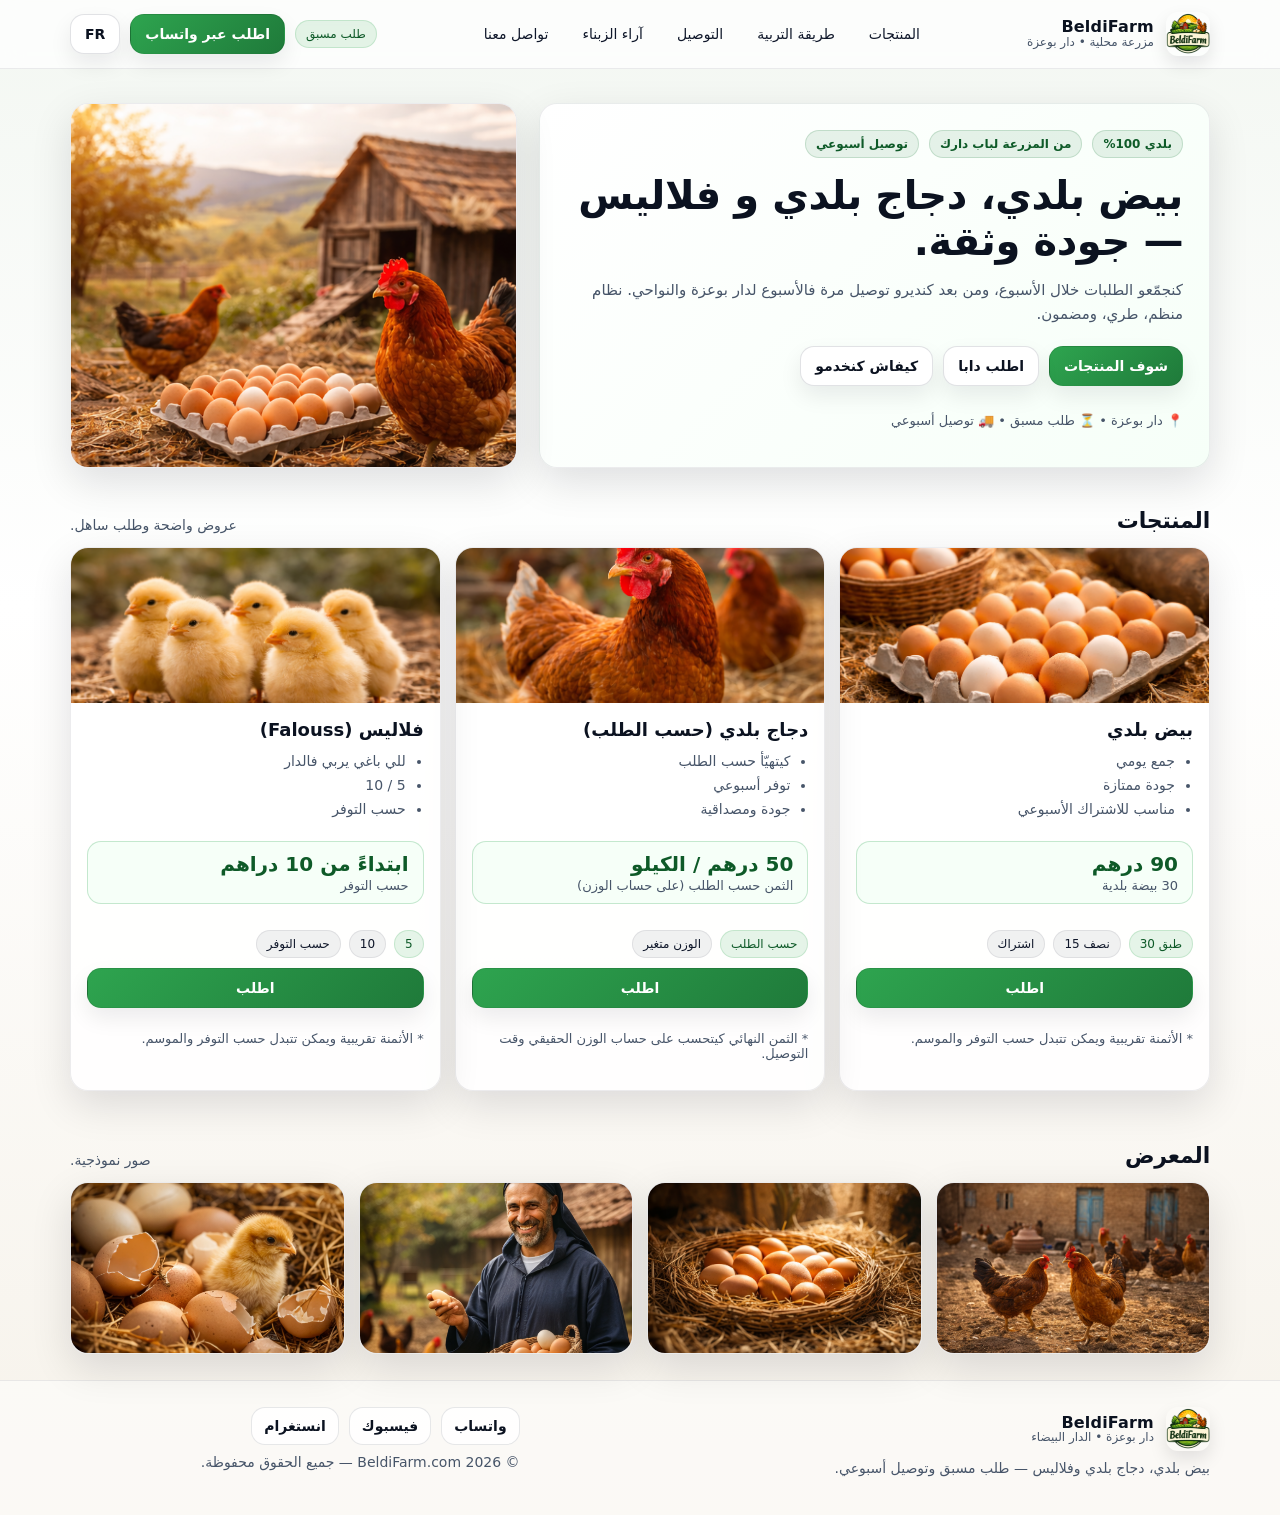
==== index.html @ 7c8b988e "Update index.html" ====
<!doctype html>
<html lang="ar" dir="rtl">
<head>
  <meta charset="utf-8" />
  <meta name="viewport" content="width=device-width,initial-scale=1" />
  <title>BeldiFarm — بيض و دجاج بلدي 100%</title>
  <meta name="description" content="BeldiFarm: بيض بلدي، دجاج بلدي وفلاليس. طلب مسبق وتوصيل أسبوعي فدار بوعزة." />
  <link rel="icon" href="logo-beldifarm.png" />
  <link rel="stylesheet" href="styles.css" />
  <style>
    .miniList{ padding: 0 18px 0 0; }
    .card ul{ padding: 0 18px 0 0; }
  </style>
</head>

<body>
  <header class="header">
    <div class="container">
      <div class="nav">
        <a class="brand" href="#top">
          <img src="logofarm.png" alt="شعار BeldiFarm">
          <div class="name">
            <strong>BeldiFarm</strong>
            <span>مزرعة محلية • دار بوعزة</span>
          </div>
        </a>

        <nav class="menu" aria-label="القائمة">
          <a href="#produits">المنتجات</a>
          <a href="elevage-ar.html">طريقة التربية</a>

          <a href="#livraison">التوصيل</a>
          <a href="#avis">آراء الزبناء</a>
          <a href="#contact">تواصل معنا</a>
        </nav>

        <div class="cta">
          <span class="badge">طلب مسبق</span>
          <a class="btn primary" href="https://wa.me/212600000000?text=سلام%20BeldiFarm%2C%20بغيت%20نطلب%20..." target="_blank" rel="noopener">
            اطلب عبر واتساب
          </a>
          <a class="btn" href="index-fr.html">FR</a>
        </div>
      </div>
    </div>
  </header>

  <main id="top" class="hero">
    <div class="container">
      <div class="heroGrid">
        <section class="heroCard">
          <div class="heroInner">
            <div class="kicker">
              <span class="pill">بلدي 100%</span>
              <span class="pill">من المزرعة لباب دارك</span>
              <span class="pill">توصيل أسبوعي</span>
            </div>

            <h1>بيض بلدي، دجاج بلدي و فلاليس — جودة وثقة.</h1>
            <p class="sub">
              كنجمّعو الطلبات خلال الأسبوع، ومن بعد كنديرو توصيل مرة فالأسبوع لدار بوعزة والنواحي.
              نظام منظم، طري، ومضمون.
            </p>

            <div class="heroActions">
              <a class="btn primary" href="#produits">شوف المنتجات</a>
              <a class="btn" href="https://wa.me/212600000000?text=سلام%20BeldiFarm%2C%20بغيت%20نطلب%20..." target="_blank" rel="noopener">اطلب دابا</a>
              <a class="btn" href="#livraison">كيفاش كنخدمو</a>
            </div>

            <p class="small">📍 دار بوعزة • ⏳ طلب مسبق • 🚚 توصيل أسبوعي</p>
          </div>
        </section>

        <!-- نفس hero image -->
        <aside class="heroMedia">
          <img alt="صورة المزرعة" src="ae.png"/>
        </aside>
      </div>
    </div>
  </main>

  <!-- المنتجات (نفس صور FR) -->
  <section id="produits" class="section">
    <div class="container">
      <div class="sectionTitle">
        <h2>المنتجات</h2>
        <p>عروض واضحة وطلب ساهل.</p>
      </div>

      <div class="grid">
        <article class="card">
          <div class="thumb">
            <img alt="بيض بلدي" src="ar.png"/>
          </div>
          <div class="content">
            <h3>بيض بلدي</h3>
            <ul><li>جمع يومي</li><li>جودة ممتازة</li><li>مناسب للاشتراك الأسبوعي</li></ul>
            <div class="priceBox">
  <span class="priceMain">90 درهم</span>
  <span class="priceUnit">30 بيضة بلدية</span>
</div>


            <div class="price"><span class="tag green">طبق 30</span><span class="tag">نصف 15</span><span class="tag">اشتراك</span></div>
            <a class="btn primary" href="https://wa.me/212600000000?text=سلام%20BeldiFarm%2C%20بغيت%20نطلب%20بيض%20..." target="_blank" rel="noopener">اطلب</a>
            <p class="small">* الأثمنة تقريبية ويمكن تتبدل حسب التوفر والموسم.</p>
          </div>
        </article>

        <article class="card">
          <div class="thumb">
            <img alt="دجاج بلدي" src="At.png"/>
          </div>
          <div class="content">
            <h3>دجاج بلدي (حسب الطلب)</h3>
            <ul><li>كيتهيّأ حسب الطلب</li><li>توفر أسبوعي</li><li>جودة ومصداقية</li></ul>
           <div class="priceBox">
  <span class="priceMain">50 درهم / الكيلو</span>
  <span class="priceUnit">الثمن حسب الطلب (على حساب الوزن)</span>
</div>




            <div class="price"><span class="tag green">حسب الطلب</span><span class="tag">الوزن متغير</span></div>
            <a class="btn primary"
   href="https://wa.me/212600000000?text=سلام%20BeldiFarm%2C%20بغيت%20نطلب%20دجاج%20بلدي%20(حسب%20الطلب)%20بثمن%2050%20درهم%2Fالكيلو.%20عافاك%20أكد%20ليا%20التوفر%20والوزن%20التقريبي."
   target="_blank" rel="noopener">
  اطلب
</a>

            <p class="small">
  * الثمن النهائي كيتحسب على حساب الوزن الحقيقي وقت التوصيل.
</p>
          </div>
        </article>

        <article class="card">
          <div class="thumb">
            <img alt="فلاليس" src="Ap.png"/>
          </div>
          <div class="content">
            <h3>فلاليس (Falouss)</h3>
            <ul><li>للي باغي يربي فالدار</li><li>5 / 10</li><li>حسب التوفر</li></ul>
            <div class="priceBox">
  <span class="priceMain">ابتداءً من 10 دراهم</span>
  <span class="priceUnit">حسب التوفر</span>
</div>


            <div class="price"><span class="tag green">5</span><span class="tag">10</span><span class="tag">حسب التوفر</span></div>
            <a class="btn primary" href="https://wa.me/212600000000?text=سلام%20BeldiFarm%2C%20بغيت%20نطلب%20فلاليس%20..." target="_blank" rel="noopener">اطلب</a>
            <p class="small">* الأثمنة تقريبية ويمكن تتبدل حسب التوفر والموسم.</p>
          </div>
        </article>
      </div>
    </div>
  </section>

  <!-- المعرض -->
  <section id="galerie" class="section">
    <div class="container">
      <div class="sectionTitle">
        <h2>المعرض</h2>
        <p>صور نموذجية.</p>
      </div>

      <div class="gallery">
        <div class="galleryItem"><img alt="المزرعة" src="sd.png"/></div>
        <div class="galleryItem"><img alt="بيض" src="sf.png"/></div>
        <div class="galleryItem"><img alt="دجاج" src="sw.png"/></div>
        <div class="galleryItem"><img alt="فلاليس" src="sg.png"/></div>
      </div>
    </div>
  </section>

  <!-- باقي الأقسام خليهوم بحال قبل -->
  <footer id="contact" class="footer">
    <div class="container">
      <div class="footerGrid">
        <div>
          <div class="brand">
            <img src="logofarm.png" alt="شعار BeldiFarm">
            <div class="name"><strong>BeldiFarm</strong><span>دار بوعزة • الدار البيضاء</span></div>
          </div>
          <p>بيض بلدي، دجاج بلدي وفلاليس — طلب مسبق وتوصيل أسبوعي.</p>
        </div>
        <div>
          <div class="footerLinks">
            <a href="https://wa.me/212600000000" target="_blank" rel="noopener">واتساب</a>
            <a href="https://web.facebook.com/BeldiFarmcom/" target="_blank" rel="noopener">فيسبوك</a>
            <a href="https://instagram.com/" target="_blank" rel="noopener">انستغرام</a>
          </div>
          <p class="small">© <span id="y"></span> BeldiFarm.com — جميع الحقوق محفوظة.</p>
        </div>
      </div>
    </div>
  </footer>

  <script>document.getElementById("y").textContent = new Date().getFullYear();</script>
</body>
</html>
---- styles.css ----
/* =========================
   BeldiFarm - styles.css
   ========================= */

:root{
  --bg: #0f172a;
  --card: #0b1220;
  --text: #0b1220;
  --muted: #475569;
  --white: #ffffff;
  --soft: #f7f7f2;

  --green: #1f7a3a;
  --green2:#2ea44f;
  --green3:#0e5a28;

  --border: rgba(15, 23, 42, .12);
  --shadow: 0 14px 40px rgba(2, 6, 23, .12);
  --radius: 18px;
}

*{ box-sizing:border-box; }
html,body{ margin:0; padding:0; }
body{
  font-family: ui-sans-serif, system-ui, -apple-system, Segoe UI, Roboto, Helvetica, Arial, "Apple Color Emoji","Segoe UI Emoji";
  background: linear-gradient(180deg, #f3f7f2 0%, #ffffff 40%, #f6f2ea 100%);
  color: var(--text);
}

a{ color: inherit; text-decoration:none; }
img{ max-width:100%; display:block; }

.container{
  width: min(1140px, 92vw);
  margin: 0 auto;
}

/* Header */
.header{
  position: sticky;
  top: 0;
  z-index: 50;
  backdrop-filter: blur(10px);
  background: rgba(255,255,255,.72);
  border-bottom: 1px solid rgba(15,23,42,.08);
}
.nav{
  display:flex;
  align-items:center;
  justify-content:space-between;
  gap: 18px;
  padding: 12px 0;
}

.brand{
  display:flex;
  align-items:center;
  gap: 12px;
  min-width: 180px;
}
.brand img{
  width: 44px;
  height: 44px;
  border-radius: 12px;
  box-shadow: 0 8px 18px rgba(2,6,23,.10);
}
.brand .name{
  display:flex;
  flex-direction:column;
  line-height:1.05;
}
.brand .name strong{
  font-size: 16px;
  letter-spacing:.2px;
}
.brand .name span{
  font-size: 12px;
  color: var(--muted);
}

/* Menu */
.menu{
  display:flex;
  align-items:center;
  gap: 14px;
  flex-wrap:wrap;
  justify-content:center;
}
.menu a{
  font-size: 14px;
  color: #0f172a;
  padding: 8px 10px;
  border-radius: 12px;
}
.menu a:hover{
  background: rgba(46,164,79,.10);
}

/* CTA */
.cta{
  display:flex;
  align-items:center;
  gap: 10px;
}
.btn{
  display:inline-flex;
  align-items:center;
  justify-content:center;
  gap:10px;
  padding: 11px 14px;
  border-radius: 14px;
  border: 1px solid rgba(15,23,42,.12);
  background: var(--white);
  box-shadow: 0 10px 22px rgba(2,6,23,.08);
  font-weight: 700;
  font-size: 14px;
  transition: transform .08s ease, box-shadow .12s ease;
}
.btn:hover{
  transform: translateY(-1px);
  box-shadow: 0 14px 30px rgba(2,6,23,.12);
}
.btn.primary{
  background: linear-gradient(135deg, var(--green2), var(--green));
  color: white;
  border-color: rgba(0,0,0,.08);
}
.badge{
  font-size: 12px;
  padding: 6px 10px;
  border-radius: 999px;
  background: rgba(46,164,79,.12);
  color: var(--green3);
  border: 1px solid rgba(46,164,79,.18);
  white-space:nowrap;
}

/* Hero */
.hero{
  padding: 34px 0 14px;
}
.heroGrid{
  display:grid;
  grid-template-columns: 1.2fr .8fr;
  gap: 22px;
  align-items: stretch;
}

.heroCard{
  border-radius: var(--radius);
  box-shadow: var(--shadow);
  overflow:hidden;
  border: 1px solid rgba(15,23,42,.08);
  background: linear-gradient(135deg, #ffffff, #f6fff8);
}

.heroInner{
  padding: 26px;
  display:flex;
  flex-direction:column;
  gap: 14px;
}
.kicker{
  display:flex;
  align-items:center;
  gap: 10px;
  flex-wrap:wrap;
}
.kicker .pill{
  background: rgba(31,122,58,.10);
  color: var(--green3);
  border: 1px solid rgba(31,122,58,.18);
  padding: 6px 10px;
  border-radius: 999px;
  font-size: 12px;
  font-weight: 700;
}
h1{
  margin:0;
  font-size: clamp(26px, 3.2vw, 40px);
  letter-spacing: -.4px;
}
.sub{
  margin:0;
  color: var(--muted);
  font-size: 15px;
  line-height: 1.6;
}

.heroActions{
  display:flex;
  gap: 10px;
  flex-wrap:wrap;
  margin-top: 6px;
}

.heroMini{
  border-radius: var(--radius);
  border: 1px solid rgba(15,23,42,.08);
  background: rgba(255,255,255,.8);
  box-shadow: var(--shadow);
  padding: 18px;
  display:flex;
  flex-direction:column;
  gap: 14px;
}
.miniTitle{
  font-weight: 900;
  font-size: 16px;
}
.miniList{
  margin: 0;
  padding: 0 0 0 18px;
  color: var(--muted);
  line-height:1.8;
  font-size: 14px;
}
.miniBox{
  display:flex;
  gap: 10px;
  flex-wrap:wrap;
}

/* Sections */
.section{
  padding: 26px 0;
}
.sectionTitle{
  display:flex;
  align-items:flex-end;
  justify-content:space-between;
  gap: 10px;
  margin-bottom: 14px;
}
.sectionTitle h2{
  margin:0;
  font-size: 22px;
  letter-spacing:-.2px;
}
.sectionTitle p{
  margin:0;
  color: var(--muted);
  font-size: 14px;
}

/* Cards grid */
.grid{
  display:grid;
  grid-template-columns: repeat(3, 1fr);
  gap: 14px;
}
.card{
  border-radius: var(--radius);
  border: 1px solid rgba(15,23,42,.08);
  background: rgba(255,255,255,.85);
  box-shadow: var(--shadow);
  overflow:hidden;
  display:flex;
  flex-direction:column;
}
.card .thumb{
  height: 155px;
  background:
    radial-gradient(600px 180px at 20% 0%, rgba(46,164,79,.20), transparent 50%),
    linear-gradient(135deg, #ffffff, #f3fff6);
  border-bottom: 1px solid rgba(15,23,42,.06);
  position: relative;
}
.card .thumb .emoji{
  position:absolute;
  inset:auto 16px 14px auto;
  font-size: 44px;
  opacity:.95;
}
.card .content{
  padding: 16px;
  display:flex;
  flex-direction:column;
  gap: 10px;
}
.card h3{
  margin:0;
  font-size: 18px;
}
.card ul{
  margin:0;
  padding-left: 18px;
  color: var(--muted);
  font-size: 14px;
  line-height: 1.7;
}
.card .price{
  margin-top: 2px;
  display:flex;
  gap: 8px;
  flex-wrap:wrap;
  align-items:center;
}
.tag{
  font-size: 12px;
  padding: 6px 10px;
  border-radius: 999px;
  background: rgba(15,23,42,.06);
  border: 1px solid rgba(15,23,42,.08);
  color: #0f172a;
}
.tag.green{
  background: rgba(46,164,79,.12);
  border-color: rgba(46,164,79,.18);
  color: var(--green3);
}
.small{
  color: var(--muted);
  font-size: 13px;
}

/* Steps */
.steps{
  display:grid;
  grid-template-columns: repeat(3,1fr);
  gap: 14px;
}
.step{
  border-radius: var(--radius);
  border: 1px solid rgba(15,23,42,.08);
  background: rgba(255,255,255,.85);
  box-shadow: var(--shadow);
  padding: 16px;
  display:flex;
  gap: 12px;
}
.step .num{
  width: 34px;
  height: 34px;
  border-radius: 12px;
  background: rgba(46,164,79,.14);
  border: 1px solid rgba(46,164,79,.20);
  color: var(--green3);
  display:flex;
  align-items:center;
  justify-content:center;
  font-weight: 900;
}
.step h4{
  margin:0 0 6px;
  font-size: 16px;
}
.step p{
  margin:0;
  color: var(--muted);
  font-size: 14px;
  line-height:1.6;
}

/* Testimonials */
.testimonials{
  display:grid;
  grid-template-columns: repeat(3, 1fr);
  gap: 14px;
}
.quote{
  border-radius: var(--radius);
  border: 1px solid rgba(15,23,42,.08);
  background: rgba(255,255,255,.85);
  box-shadow: var(--shadow);
  padding: 16px;
}
.quote .who{
  display:flex;
  align-items:center;
  gap: 10px;
  margin-top: 10px;
}
.avatar{
  width: 34px;
  height: 34px;
  border-radius: 12px;
  background: rgba(15,23,42,.06);
  border: 1px solid rgba(15,23,42,.08);
  display:flex;
  align-items:center;
  justify-content:center;
  font-weight: 900;
}

/* Footer */
.footer{
  padding: 26px 0 34px;
  border-top: 1px solid rgba(15,23,42,.08);
  background: rgba(255,255,255,.55);
}
.footerGrid{
  display:grid;
  grid-template-columns: 1.2fr .8fr;
  gap: 16px;
  align-items:start;
}
.footer p{
  margin: 6px 0 0;
  color: var(--muted);
  font-size: 14px;
  line-height:1.7;
}
.footerLinks{
  display:flex;
  gap: 10px;
  flex-wrap:wrap;
}
.footerLinks a{
  padding: 10px 12px;
  border-radius: 14px;
  border: 1px solid rgba(15,23,42,.10);
  background: rgba(255,255,255,.85);
  font-weight: 800;
  font-size: 14px;
}

/* Responsive */
@media (max-width: 900px){
  .heroGrid{ grid-template-columns: 1fr; }
  .grid{ grid-template-columns: 1fr; }
  .steps{ grid-template-columns: 1fr; }
  .testimonials{ grid-template-columns: 1fr; }
  .menu{ display:none; }
}
/* =========================
   Images (placeholders)
   ========================= */
.heroMedia{
  border-radius: var(--radius);
  border: 1px solid rgba(15,23,42,.08);
  background: rgba(255,255,255,.85);
  box-shadow: var(--shadow);
  overflow: hidden;
  min-height: 260px;
}
.heroMedia img{
  width: 100%;
  height: 100%;
  object-fit: cover;
  display:block;
}
.thumb img{
  width: 100%;
  height: 155px;
  object-fit: cover;
  display:block;
}
.gallery{
  display:grid;
  grid-template-columns: repeat(4, 1fr);
  gap: 14px;
}
.galleryItem{
  border-radius: var(--radius);
  border: 1px solid rgba(15,23,42,.08);
  background: rgba(255,255,255,.85);
  box-shadow: var(--shadow);
  overflow:hidden;
}
.galleryItem img{
  width:100%;
  height: 170px;
  object-fit: cover;
  display:block;
}
@media (max-width: 900px){
  .gallery{ grid-template-columns: 1fr 1fr; }
}
/* =========================
   Forms
   ========================= */
.formCard{
  border-radius: var(--radius);
  border: 1px solid rgba(15,23,42,.08);
  background: rgba(255,255,255,.9);
  box-shadow: var(--shadow);
  padding: 16px;
}
.formGrid{
  display:grid;
  grid-template-columns: 1fr 1fr;
  gap: 12px;
}
.field{
  display:flex;
  flex-direction:column;
  gap: 6px;
}
label{
  font-size: 13px;
  color: #0f172a;
  font-weight: 800;
}
input, select, textarea{
  width:100%;
  padding: 12px 12px;
  border-radius: 14px;
  border: 1px solid rgba(15,23,42,.14);
  background: #fff;
  outline: none;
  font-size: 14px;
}
input:focus, select:focus, textarea:focus{
  border-color: rgba(46,164,79,.55);
  box-shadow: 0 0 0 4px rgba(46,164,79,.15);
}
textarea{ min-height: 120px; resize: vertical; }

.formActions{
  display:flex;
  gap: 10px;
  flex-wrap:wrap;
  margin-top: 12px;
}
.notice{
  margin-top: 10px;
  font-size: 13px;
  color: var(--muted);
  line-height:1.7;
}
.full{ grid-column: 1 / -1; }

@media (max-width: 900px){
  .formGrid{ grid-template-columns: 1fr; }
}
/* =========================
   Mobile menu
   ========================= */
.menuToggle{
  display:none;
}

@media (max-width: 900px){
  .menuToggle{
    display:inline-flex;
  }
  .menu.open{
    display:flex !important;
    width: 100%;
    justify-content: flex-start;
    flex-direction: column;
    align-items: stretch;
    gap: 6px;
    padding: 10px;
    border-radius: 16px;
    border: 1px solid rgba(15,23,42,.10);
    background: rgba(255,255,255,.92);
    box-shadow: var(--shadow);
    margin-top: 10px;
  }
  .nav{
    flex-wrap: wrap;
  }
  .cta{
    margin-left: auto;
  }
}

/* =========================
   Page content blocks
   ========================= */
.twoCols{
  display:grid;
  grid-template-columns: 1fr 1fr;
  gap: 14px;
}
.block{
  border-radius: var(--radius);
  border: 1px solid rgba(15,23,42,.08);
  background: rgba(255,255,255,.88);
  box-shadow: var(--shadow);
  padding: 16px;
}
.block h3{ margin: 0 0 8px; font-size: 18px; }
.block p{ margin: 0; color: var(--muted); line-height:1.7; }
.block ul{
  margin: 10px 0 0;
  padding-left: 18px;
  color: var(--muted);
  line-height: 1.8;
  font-size: 14px;
}

.faq{
  display:grid;
  grid-template-columns: 1fr;
  gap: 10px;
}
details{
  border-radius: 16px;
  border: 1px solid rgba(15,23,42,.10);
  background: rgba(255,255,255,.9);
  padding: 12px 14px;
}
summary{
  cursor:pointer;
  font-weight: 900;
}
details p{
  margin: 10px 0 0;
  color: var(--muted);
  line-height: 1.7;
}

@media (max-width: 900px){
  .twoCols{ grid-template-columns: 1fr; }
}
/* =========================
   Prices
   ========================= */
.priceBox{
  margin: 10px 0 14px;
  padding: 10px 14px;
  border-radius: 14px;
  background: #f6fff8;
  border: 1px solid rgba(46,164,79,.25);
  display: inline-flex;
  flex-direction: column;
  gap: 2px;
}
.priceMain{
  font-size: 20px;
  font-weight: 900;
  color: #0e5a28;
}
.priceUnit{
  font-size: 13px;
  color: #475569;
}
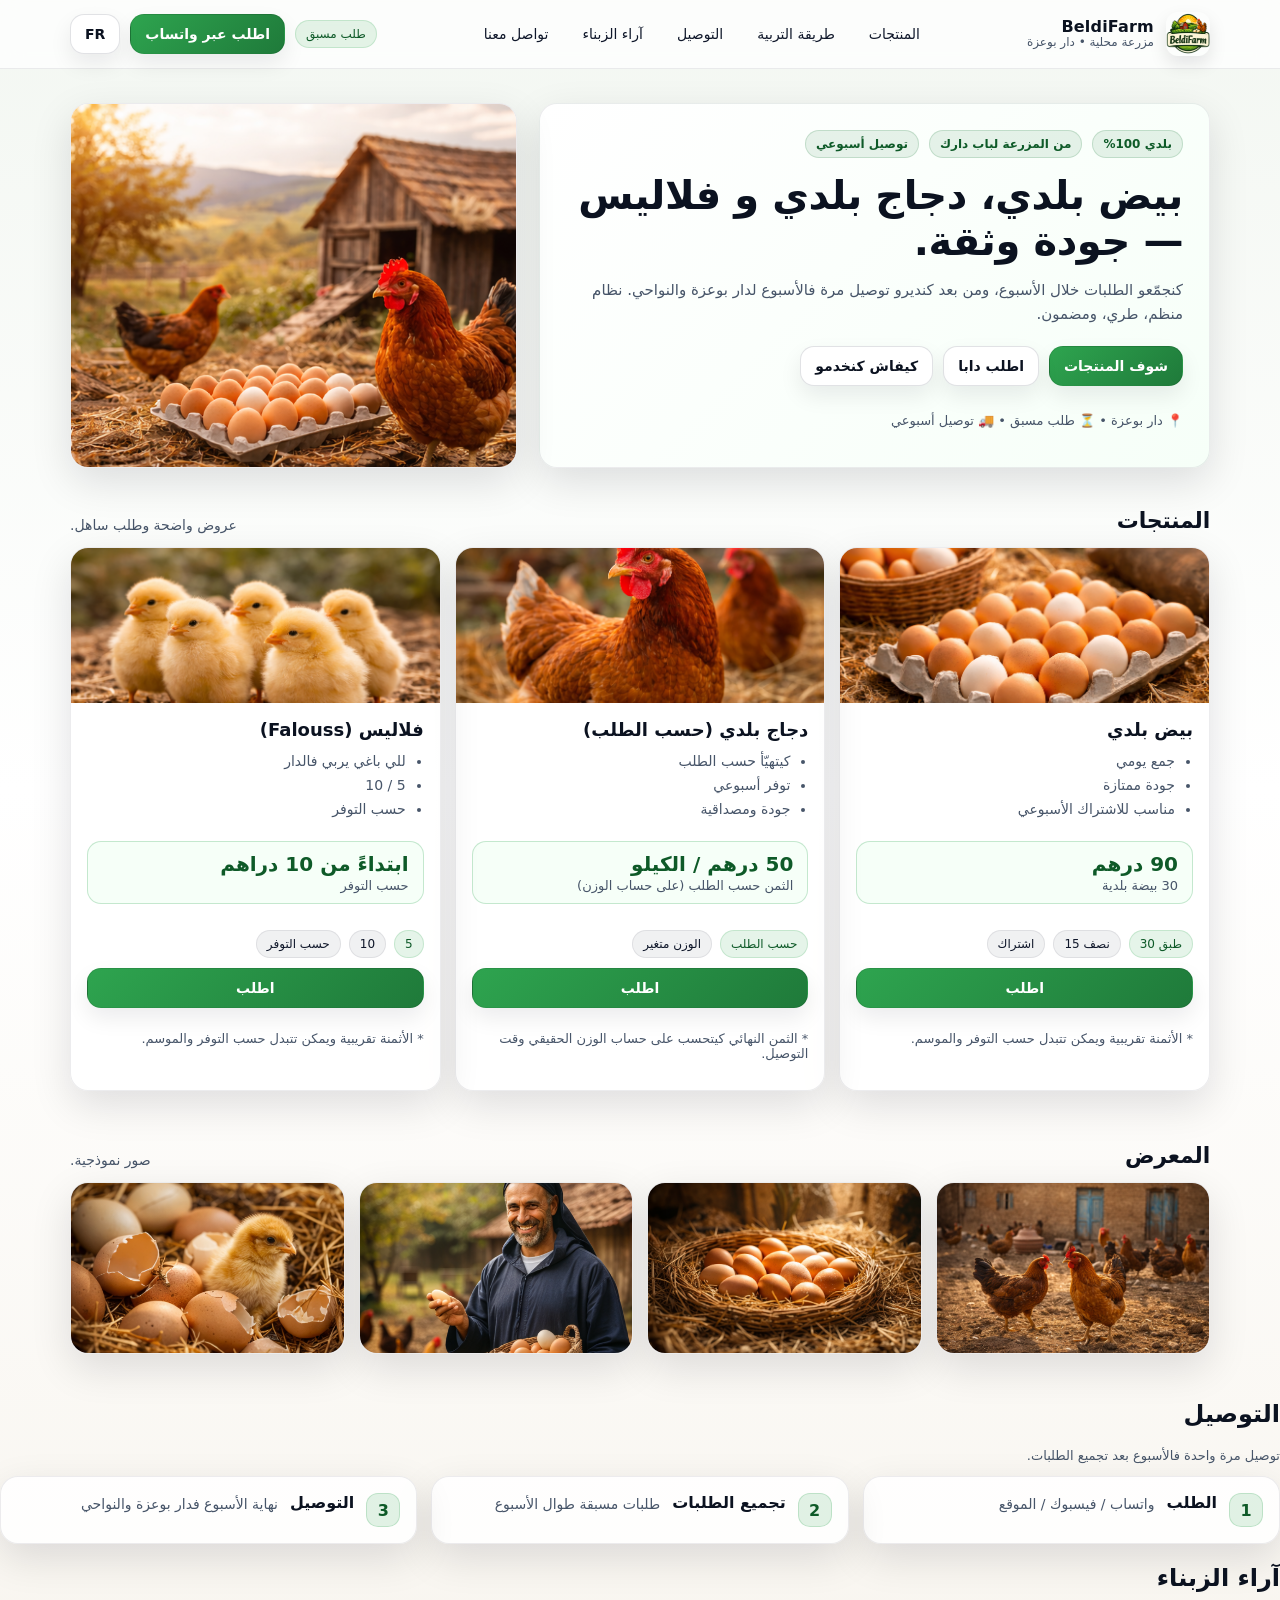
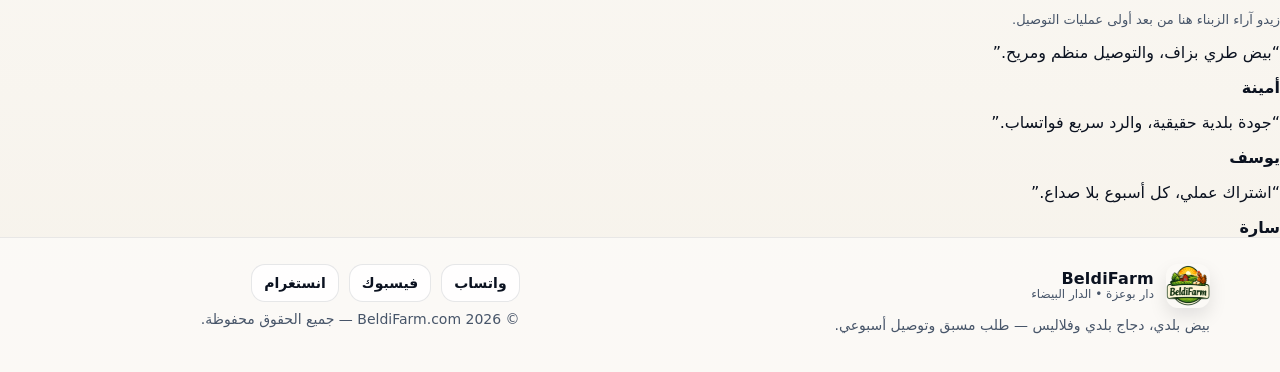
==== commit e62c0959: "Update index.html" ====
--- a/index.html
+++ b/index.html
@@ -175,6 +175,49 @@
     </div>
   </section>
 
+
+
+  <section dir="rtl">
+  <h2>التوصيل</h2>
+  <p class="small">توصيل مرة واحدة فالأسبوع بعد تجميع الطلبات.</p>
+
+  <div class="steps">
+    <div class="step">
+      <span class="num">1</span>
+      <strong>الطلب</strong>
+      <p>واتساب / فيسبوك / الموقع</p>
+    </div>
+    <div class="step">
+      <span class="num">2</span>
+      <strong>تجميع الطلبات</strong>
+      <p>طلبات مسبقة طوال الأسبوع</p>
+    </div>
+    <div class="step">
+      <span class="num">3</span>
+      <strong>التوصيل</strong>
+      <p>نهاية الأسبوع فدار بوعزة والنواحي</p>
+    </div>
+  </div>
+
+  <h2>آراء الزبناء</h2>
+  <p class="small">زيدو آراء الزبناء هنا من بعد أولى عمليات التوصيل.</p>
+
+  <div class="reviews">
+    <div class="review">
+      <p>“بيض طري بزاف، والتوصيل منظم ومريح.”</p>
+      <strong>أمينة</strong>
+    </div>
+    <div class="review">
+      <p>“جودة بلدية حقيقية، والرد سريع فواتساب.”</p>
+      <strong>يوسف</strong>
+    </div>
+    <div class="review">
+      <p>“اشتراك عملي، كل أسبوع بلا صداع.”</p>
+      <strong>سارة</strong>
+    </div>
+  </div>
+</section>
+
   <!-- باقي الأقسام خليهوم بحال قبل -->
   <footer id="contact" class="footer">
     <div class="container">
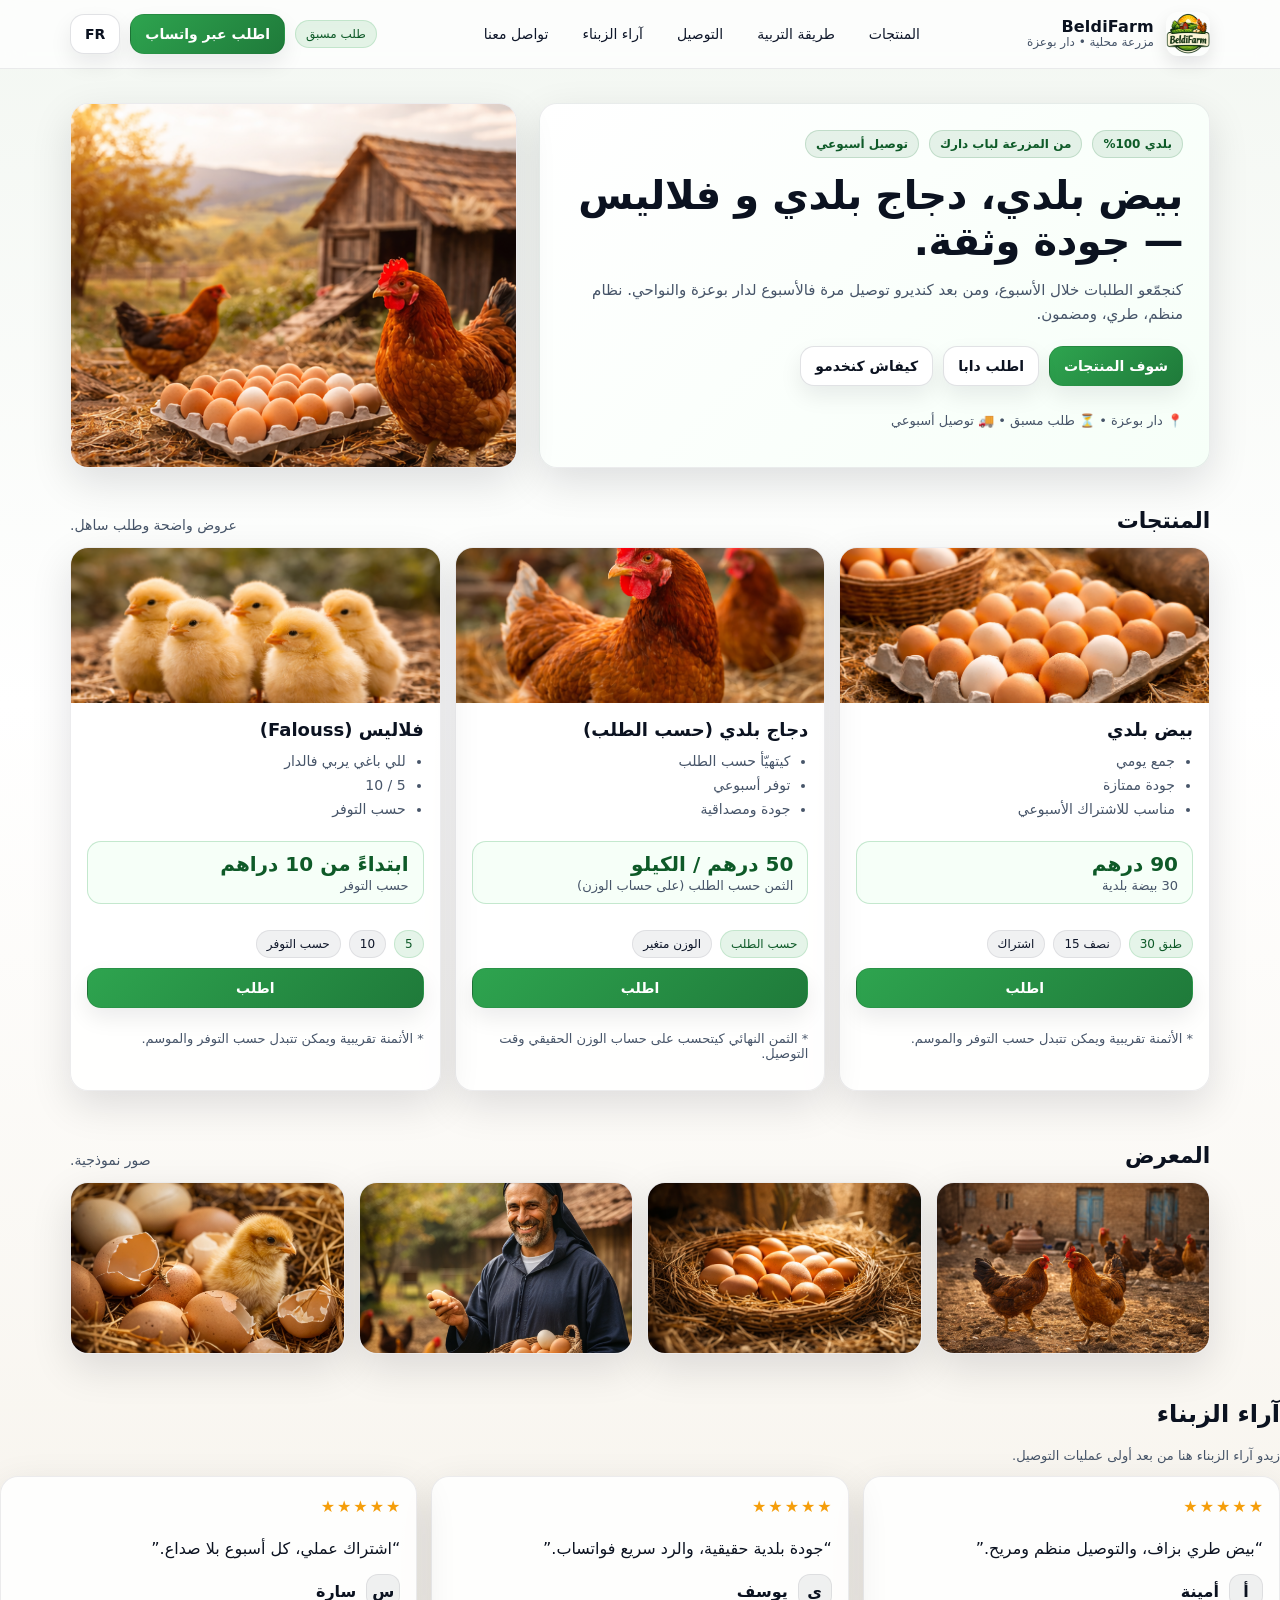
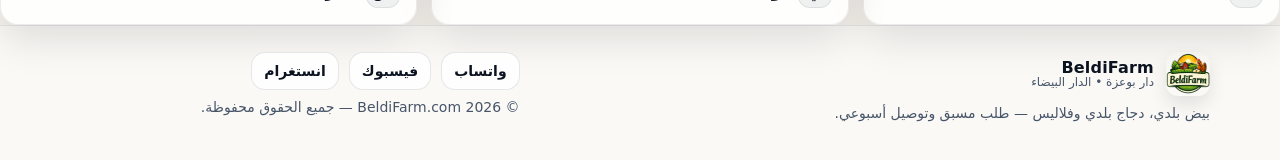
==== commit 3fb9d755: "Update index.html" ====
--- a/index.html
+++ b/index.html
@@ -178,45 +178,54 @@
 
 
   <section dir="rtl">
-  <h2>التوصيل</h2>
-  <p class="small">توصيل مرة واحدة فالأسبوع بعد تجميع الطلبات.</p>
-
-  <div class="steps">
-    <div class="step">
-      <span class="num">1</span>
-      <strong>الطلب</strong>
-      <p>واتساب / فيسبوك / الموقع</p>
-    </div>
-    <div class="step">
-      <span class="num">2</span>
-      <strong>تجميع الطلبات</strong>
-      <p>طلبات مسبقة طوال الأسبوع</p>
-    </div>
-    <div class="step">
-      <span class="num">3</span>
-      <strong>التوصيل</strong>
-      <p>نهاية الأسبوع فدار بوعزة والنواحي</p>
-    </div>
-  </div>
-
   <h2>آراء الزبناء</h2>
   <p class="small">زيدو آراء الزبناء هنا من بعد أولى عمليات التوصيل.</p>
 
-  <div class="reviews">
-    <div class="review">
+  <div class="testimonials">
+    <div class="quote">
+      <div class="stars" aria-label="تقييم 5 نجوم" title="5/5">
+        <span>★</span><span>★</span><span>★</span><span>★</span><span>★</span>
+      </div>
       <p>“بيض طري بزاف، والتوصيل منظم ومريح.”</p>
-      <strong>أمينة</strong>
-    </div>
-    <div class="review">
+
+      <div class="reviewHeader">
+        <div class="reviewName">
+          <div class="reviewAvatar">أ</div>
+          <strong>أمينة</strong>
+        </div>
+      </div>
+    </div>
+
+    <div class="quote">
+      <div class="stars" aria-label="تقييم 5 نجوم" title="5/5">
+        <span>★</span><span>★</span><span>★</span><span>★</span><span>★</span>
+      </div>
       <p>“جودة بلدية حقيقية، والرد سريع فواتساب.”</p>
-      <strong>يوسف</strong>
-    </div>
-    <div class="review">
+
+      <div class="reviewHeader">
+        <div class="reviewName">
+          <div class="reviewAvatar">ي</div>
+          <strong>يوسف</strong>
+        </div>
+      </div>
+    </div>
+
+    <div class="quote">
+      <div class="stars" aria-label="تقييم 5 نجوم" title="5/5">
+        <span>★</span><span>★</span><span>★</span><span>★</span><span>★</span>
+      </div>
       <p>“اشتراك عملي، كل أسبوع بلا صداع.”</p>
-      <strong>سارة</strong>
+
+      <div class="reviewHeader">
+        <div class="reviewName">
+          <div class="reviewAvatar">س</div>
+          <strong>سارة</strong>
+        </div>
+      </div>
     </div>
   </div>
 </section>
+
 
   <!-- باقي الأقسام خليهوم بحال قبل -->
   <footer id="contact" class="footer">
--- a/styles.css
+++ b/styles.css
@@ -628,3 +628,41 @@
   font-size: 13px;
   color: #475569;
 }
+
+/* =========================
+   Stars (ratings)
+   ========================= */
+.stars{
+  display: inline-flex;
+  gap: 2px;
+  line-height: 1;
+  margin: 6px 0 8px;
+  font-size: 16px;
+}
+.stars span{
+  color: #f59e0b; /* amber */
+}
+.reviewHeader{
+  display:flex;
+  align-items:center;
+  justify-content:space-between;
+  gap: 10px;
+  margin-top: 8px;
+}
+.reviewName{
+  display:flex;
+  align-items:center;
+  gap: 10px;
+}
+.reviewAvatar{
+  width: 34px;
+  height: 34px;
+  border-radius: 12px;
+  background: rgba(15,23,42,.06);
+  border: 1px solid rgba(15,23,42,.08);
+  display:flex;
+  align-items:center;
+  justify-content:center;
+  font-weight: 900;
+}
+
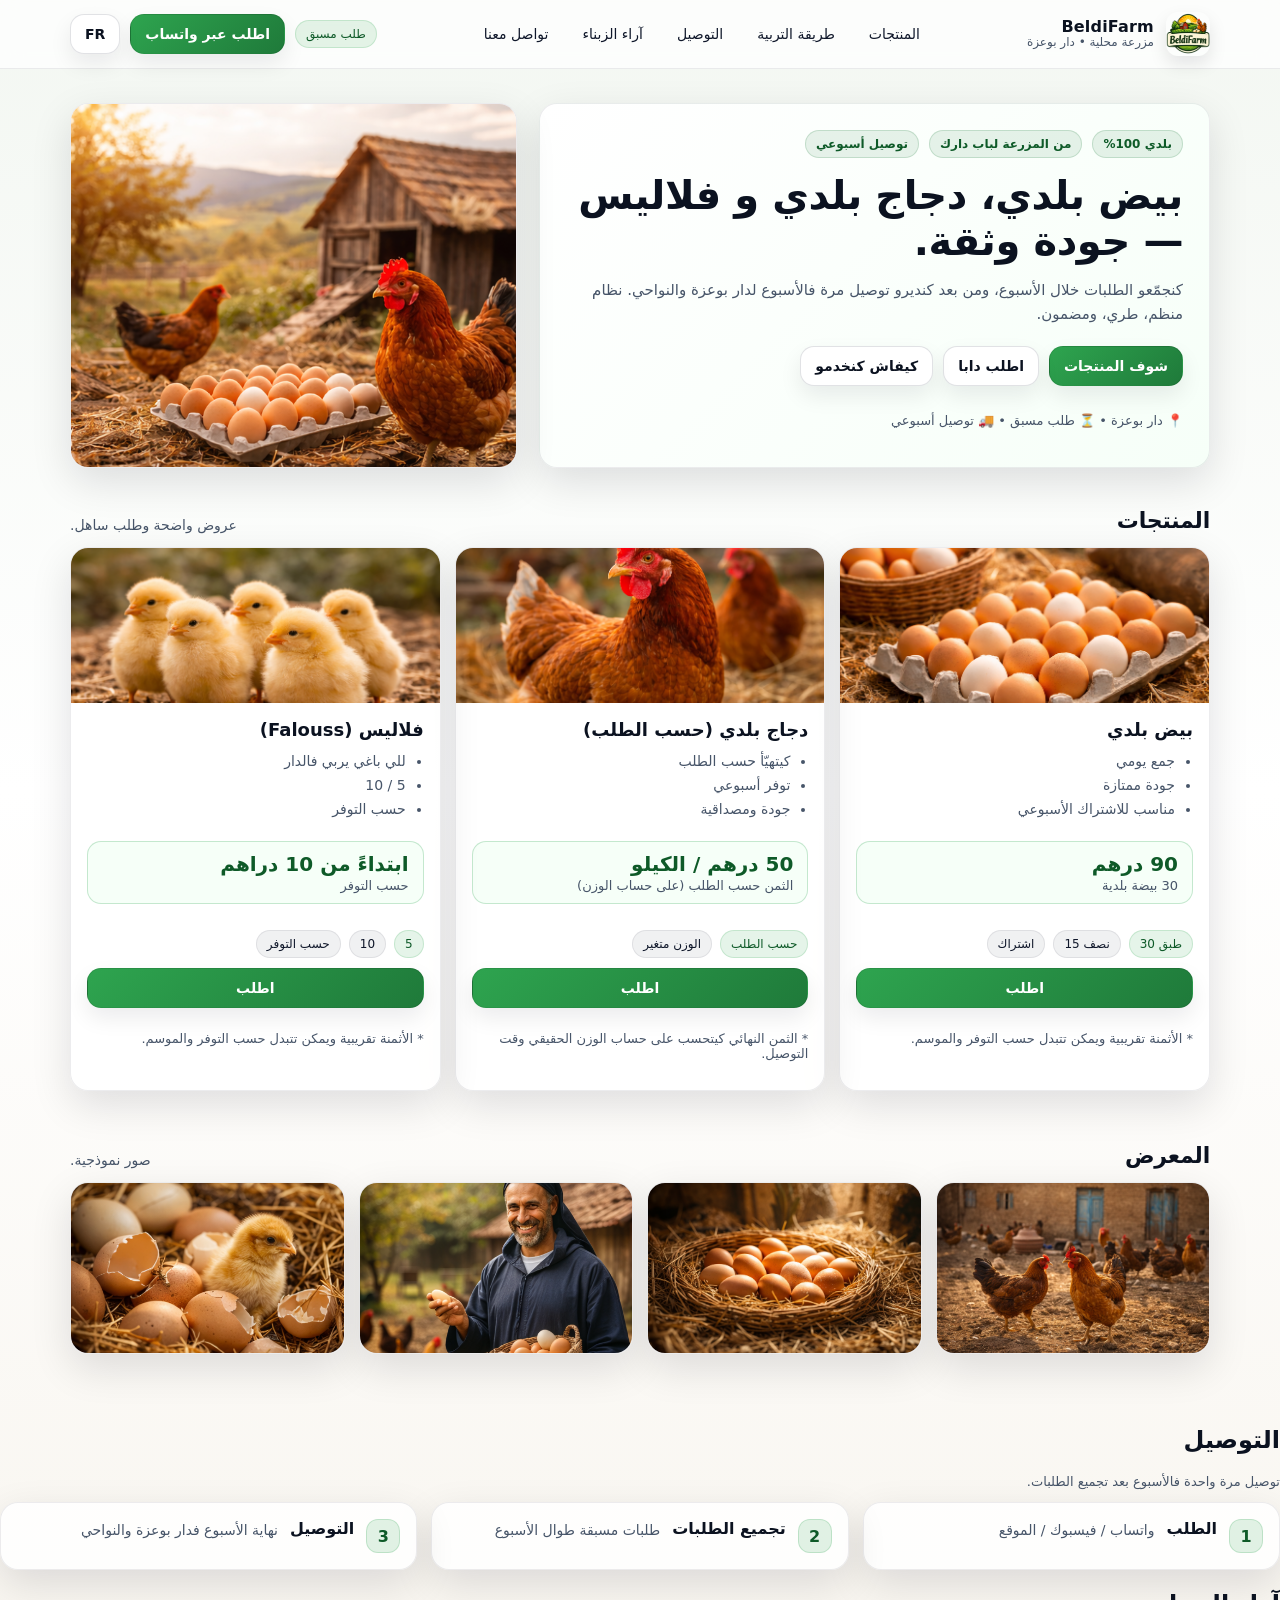
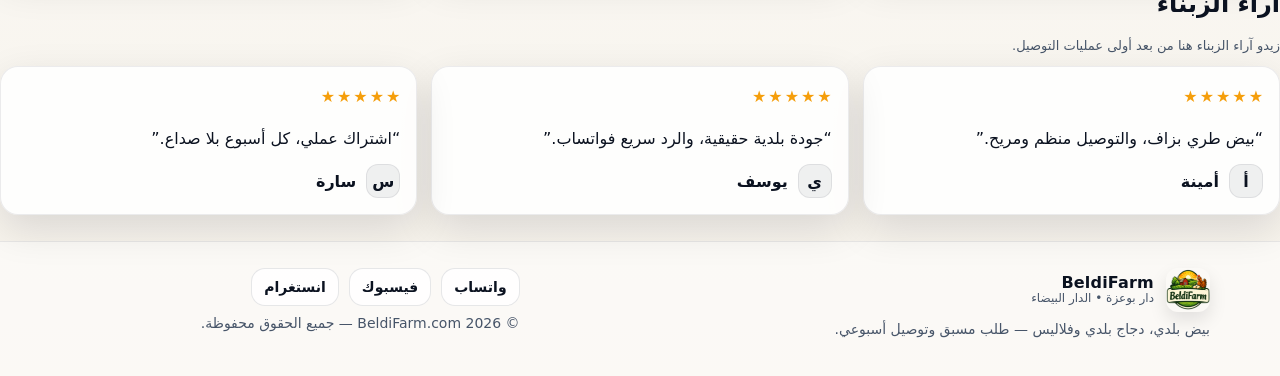
==== commit e1969e43: "Update index.html" ====
--- a/index.html
+++ b/index.html
@@ -177,7 +177,28 @@
 
 
 
-  <section dir="rtl">
+  <section dir="rtl" class="section">
+    <h2>التوصيل</h2>
+  <p class="small">توصيل مرة واحدة فالأسبوع بعد تجميع الطلبات.</p>
+
+  <div class="steps">
+    <div class="step">
+      <span class="num">1</span>
+      <strong>الطلب</strong>
+      <p>واتساب / فيسبوك / الموقع</p>
+    </div>
+    <div class="step">
+      <span class="num">2</span>
+      <strong>تجميع الطلبات</strong>
+      <p>طلبات مسبقة طوال الأسبوع</p>
+    </div>
+    <div class="step">
+      <span class="num">3</span>
+      <strong>التوصيل</strong>
+      <p>نهاية الأسبوع فدار بوعزة والنواحي</p>
+    </div>
+  </div>
+    
   <h2>آراء الزبناء</h2>
   <p class="small">زيدو آراء الزبناء هنا من بعد أولى عمليات التوصيل.</p>
 
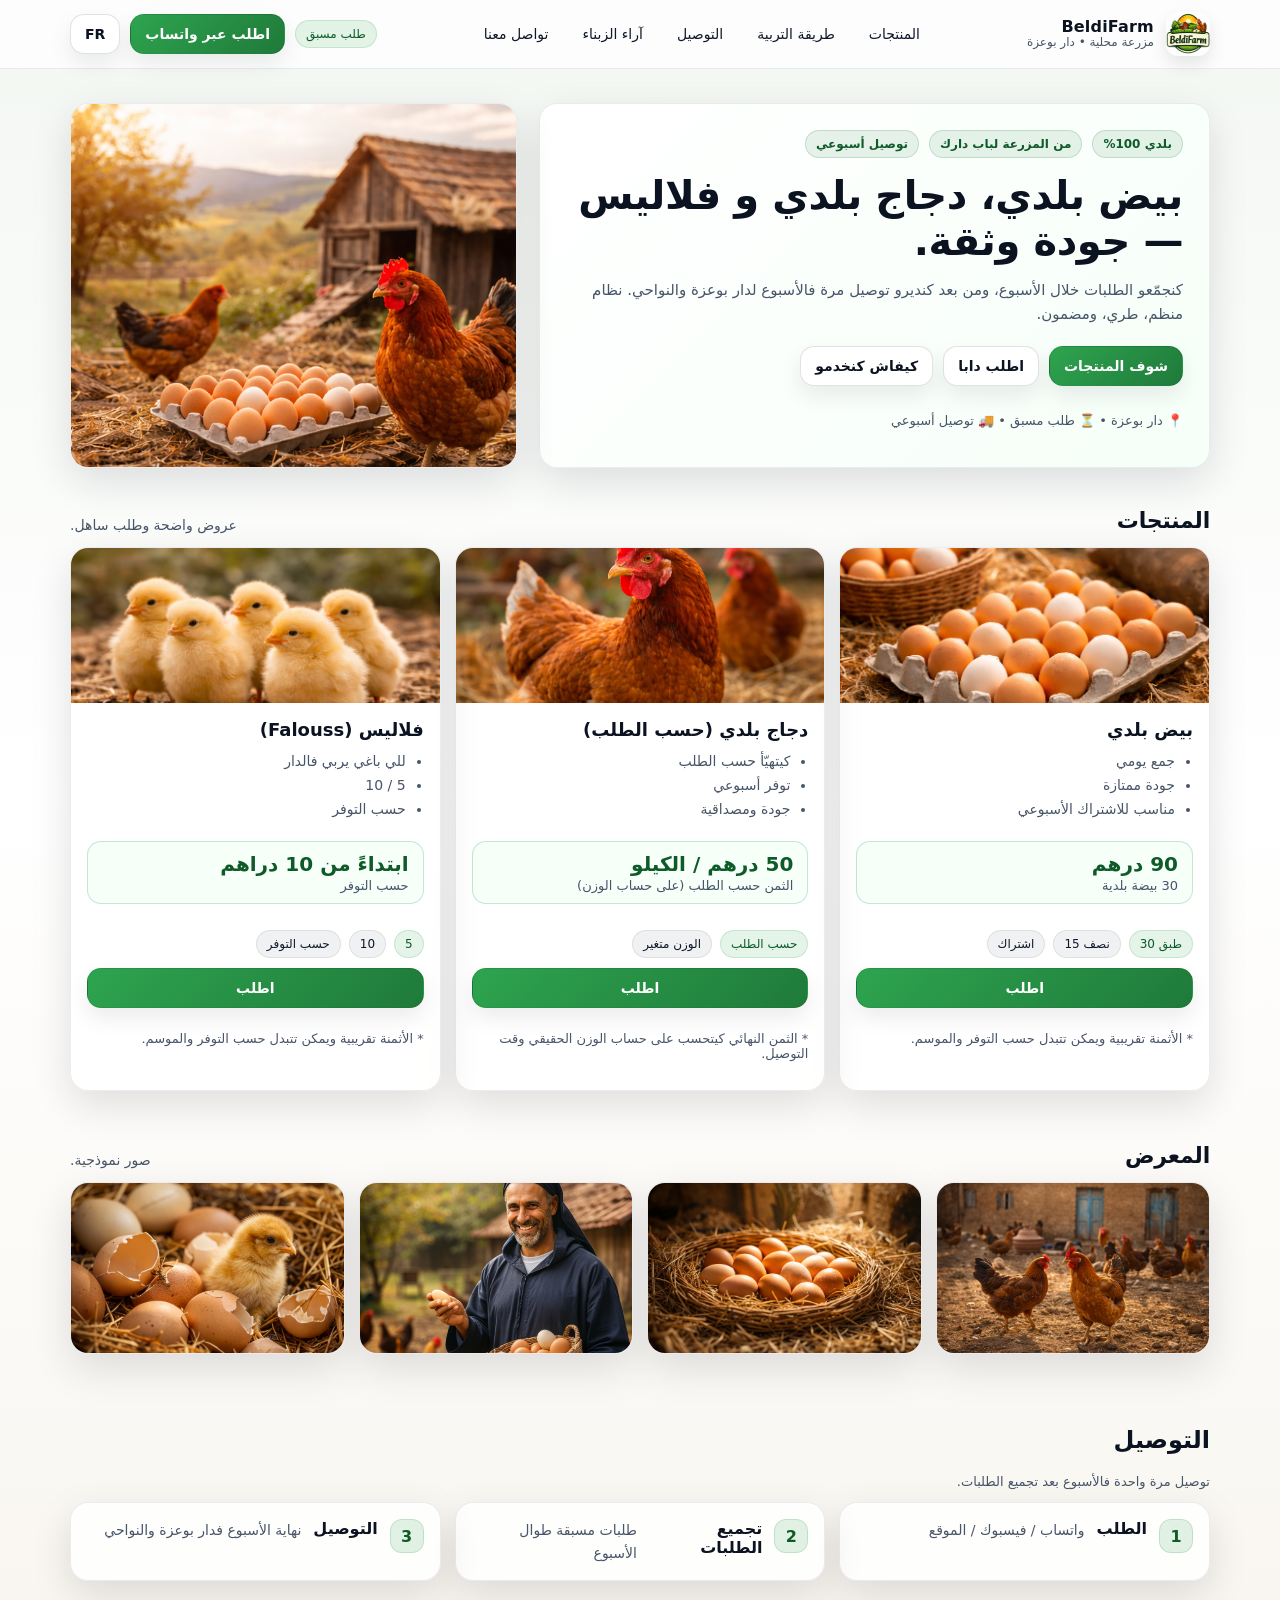
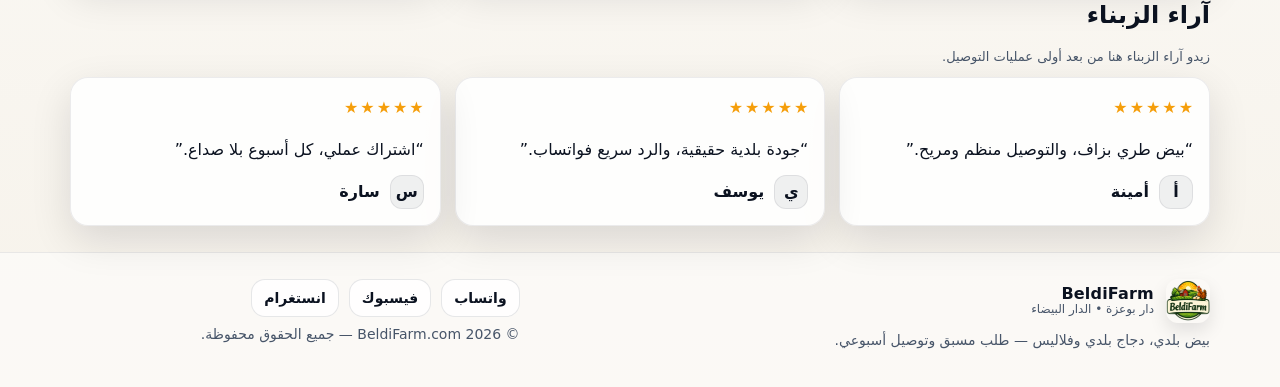
==== commit f43bb39a: "Update index.html" ====
--- a/index.html
+++ b/index.html
@@ -176,9 +176,9 @@
   </section>
 
 
-
+<div class="container">
   <section dir="rtl" class="section">
-    <h2>التوصيل</h2>
+    <h2  id="livraison">التوصيل</h2>
   <p class="small">توصيل مرة واحدة فالأسبوع بعد تجميع الطلبات.</p>
 
   <div class="steps">
@@ -199,7 +199,7 @@
     </div>
   </div>
     
-  <h2>آراء الزبناء</h2>
+  <h2 id="avis">آراء الزبناء</h2>
   <p class="small">زيدو آراء الزبناء هنا من بعد أولى عمليات التوصيل.</p>
 
   <div class="testimonials">
@@ -246,7 +246,7 @@
     </div>
   </div>
 </section>
-
+ </div>
 
   <!-- باقي الأقسام خليهوم بحال قبل -->
   <footer id="contact" class="footer">
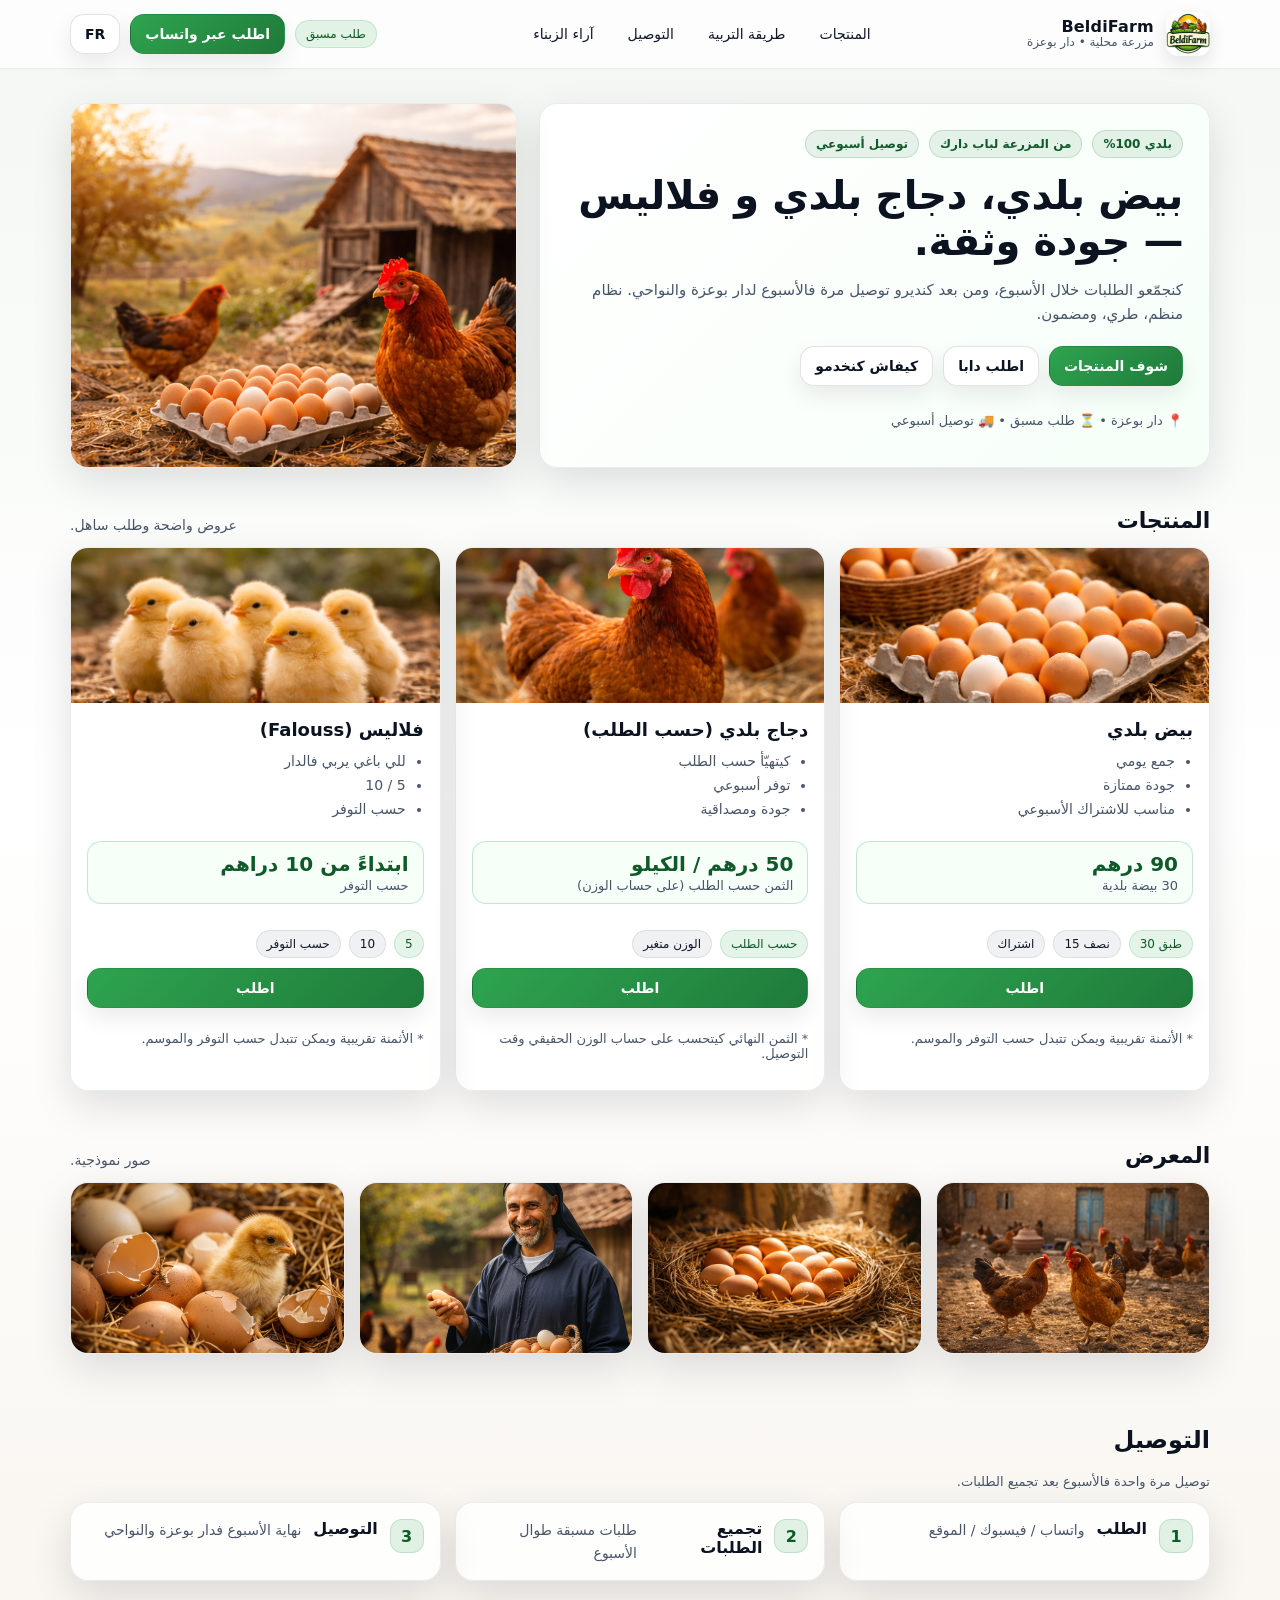
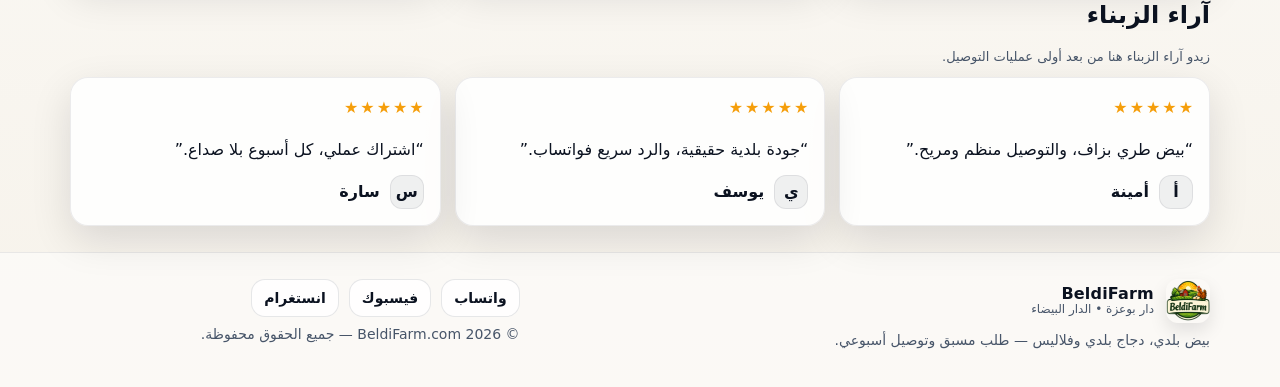
==== commit 69058f12: "Update index.html" ====
--- a/index.html
+++ b/index.html
@@ -5,7 +5,7 @@
   <meta name="viewport" content="width=device-width,initial-scale=1" />
   <title>BeldiFarm — بيض و دجاج بلدي 100%</title>
   <meta name="description" content="BeldiFarm: بيض بلدي، دجاج بلدي وفلاليس. طلب مسبق وتوصيل أسبوعي فدار بوعزة." />
-  <link rel="icon" href="logo-beldifarm.png" />
+  <link rel="icon" href="logofarm.png" />
   <link rel="stylesheet" href="styles.css" />
   <style>
     .miniList{ padding: 0 18px 0 0; }
@@ -31,7 +31,6 @@
 
           <a href="#livraison">التوصيل</a>
           <a href="#avis">آراء الزبناء</a>
-          <a href="#contact">تواصل معنا</a>
         </nav>
 
         <div class="cta">
--- a/styles.css
+++ b/styles.css
@@ -666,3 +666,38 @@
   font-weight: 900;
 }
 
+.price-section{
+  background:#fff;
+  padding:30px;
+  border-radius:16px;
+  box-shadow:0 10px 30px rgba(0,0,0,.06);
+  margin:40px 0;
+}
+.price-header{
+  text-align:center;
+  margin-bottom:20px;
+}
+.price-logo{
+  height:60px;
+  margin-bottom:10px;
+}
+.price-table{
+  width:100%;
+  border-collapse:collapse;
+  font-size:15px;
+}
+.price-table th,
+.price-table td{
+  padding:14px;
+  border-bottom:1px solid #eee;
+}
+.price-table th{
+  background:#f8fafc;
+  font-weight:700;
+}
+.note{
+  margin-top:15px;
+  font-size:14px;
+  color:#555;
+}
+
